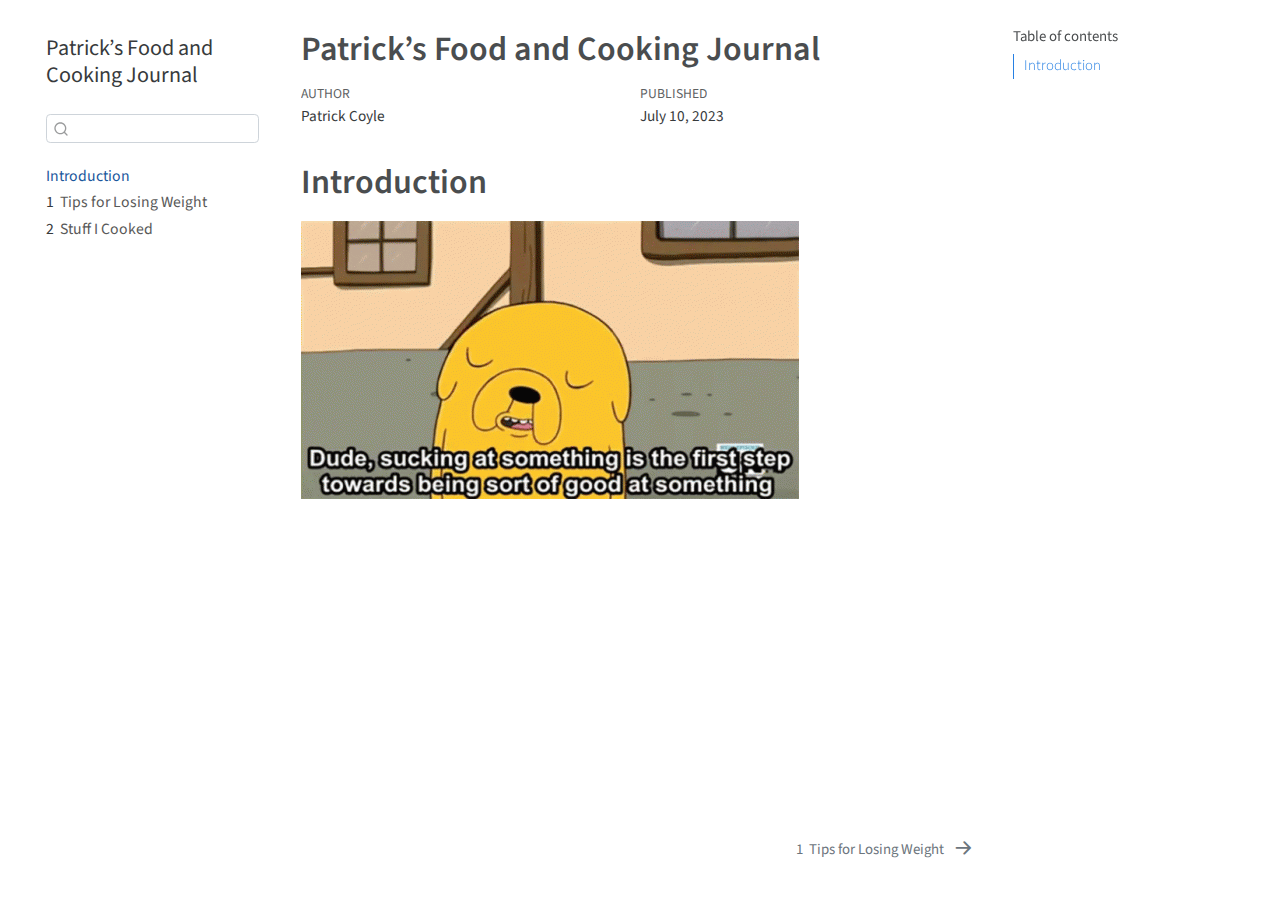
==== _book/index.html @ ef14ddd7 "First commit" ====
<!DOCTYPE html>
<html xmlns="http://www.w3.org/1999/xhtml" lang="en" xml:lang="en"><head>

<meta charset="utf-8">
<meta name="generator" content="quarto-1.3.340">

<meta name="viewport" content="width=device-width, initial-scale=1.0, user-scalable=yes">

<meta name="author" content="Patrick Coyle">
<meta name="dcterms.date" content="2023-07-10">

<title>Patrick’s Food and Cooking Journal</title>
<style>
code{white-space: pre-wrap;}
span.smallcaps{font-variant: small-caps;}
div.columns{display: flex; gap: min(4vw, 1.5em);}
div.column{flex: auto; overflow-x: auto;}
div.hanging-indent{margin-left: 1.5em; text-indent: -1.5em;}
ul.task-list{list-style: none;}
ul.task-list li input[type="checkbox"] {
  width: 0.8em;
  margin: 0 0.8em 0.2em -1em; /* quarto-specific, see https://github.com/quarto-dev/quarto-cli/issues/4556 */ 
  vertical-align: middle;
}
</style>


<script src="site_libs/quarto-nav/quarto-nav.js"></script>
<script src="site_libs/quarto-nav/headroom.min.js"></script>
<script src="site_libs/clipboard/clipboard.min.js"></script>
<script src="site_libs/quarto-search/autocomplete.umd.js"></script>
<script src="site_libs/quarto-search/fuse.min.js"></script>
<script src="site_libs/quarto-search/quarto-search.js"></script>
<meta name="quarto:offset" content="./">
<link href="./weight_loss.html" rel="next">
<script src="site_libs/quarto-html/quarto.js"></script>
<script src="site_libs/quarto-html/popper.min.js"></script>
<script src="site_libs/quarto-html/tippy.umd.min.js"></script>
<script src="site_libs/quarto-html/anchor.min.js"></script>
<link href="site_libs/quarto-html/tippy.css" rel="stylesheet">
<link href="site_libs/quarto-html/quarto-syntax-highlighting.css" rel="stylesheet" id="quarto-text-highlighting-styles">
<script src="site_libs/bootstrap/bootstrap.min.js"></script>
<link href="site_libs/bootstrap/bootstrap-icons.css" rel="stylesheet">
<link href="site_libs/bootstrap/bootstrap.min.css" rel="stylesheet" id="quarto-bootstrap" data-mode="light">
<script id="quarto-search-options" type="application/json">{
  "location": "sidebar",
  "copy-button": false,
  "collapse-after": 3,
  "panel-placement": "start",
  "type": "textbox",
  "limit": 20,
  "language": {
    "search-no-results-text": "No results",
    "search-matching-documents-text": "matching documents",
    "search-copy-link-title": "Copy link to search",
    "search-hide-matches-text": "Hide additional matches",
    "search-more-match-text": "more match in this document",
    "search-more-matches-text": "more matches in this document",
    "search-clear-button-title": "Clear",
    "search-detached-cancel-button-title": "Cancel",
    "search-submit-button-title": "Submit"
  }
}</script>


</head>

<body class="nav-sidebar floating">

<div id="quarto-search-results"></div>
  <header id="quarto-header" class="headroom fixed-top">
  <nav class="quarto-secondary-nav">
    <div class="container-fluid d-flex">
      <button type="button" class="quarto-btn-toggle btn" data-bs-toggle="collapse" data-bs-target="#quarto-sidebar,#quarto-sidebar-glass" aria-controls="quarto-sidebar" aria-expanded="false" aria-label="Toggle sidebar navigation" onclick="if (window.quartoToggleHeadroom) { window.quartoToggleHeadroom(); }">
        <i class="bi bi-layout-text-sidebar-reverse"></i>
      </button>
      <nav class="quarto-page-breadcrumbs" aria-label="breadcrumb"><ol class="breadcrumb"><li class="breadcrumb-item"><a href="./index.html">Introduction</a></li></ol></nav>
      <a class="flex-grow-1" role="button" data-bs-toggle="collapse" data-bs-target="#quarto-sidebar,#quarto-sidebar-glass" aria-controls="quarto-sidebar" aria-expanded="false" aria-label="Toggle sidebar navigation" onclick="if (window.quartoToggleHeadroom) { window.quartoToggleHeadroom(); }">      
      </a>
      <button type="button" class="btn quarto-search-button" aria-label="Search" onclick="window.quartoOpenSearch();">
        <i class="bi bi-search"></i>
      </button>
    </div>
  </nav>
</header>
<!-- content -->
<div id="quarto-content" class="quarto-container page-columns page-rows-contents page-layout-article">
<!-- sidebar -->
  <nav id="quarto-sidebar" class="sidebar collapse collapse-horizontal sidebar-navigation floating overflow-auto">
    <div class="pt-lg-2 mt-2 text-left sidebar-header">
    <div class="sidebar-title mb-0 py-0">
      <a href="./">Patrick’s Food and Cooking Journal</a> 
    </div>
      </div>
        <div class="mt-2 flex-shrink-0 align-items-center">
        <div class="sidebar-search">
        <div id="quarto-search" class="" title="Search"></div>
        </div>
        </div>
    <div class="sidebar-menu-container"> 
    <ul class="list-unstyled mt-1">
        <li class="sidebar-item">
  <div class="sidebar-item-container"> 
  <a href="./index.html" class="sidebar-item-text sidebar-link active">
 <span class="menu-text">Introduction</span></a>
  </div>
</li>
        <li class="sidebar-item">
  <div class="sidebar-item-container"> 
  <a href="./weight_loss.html" class="sidebar-item-text sidebar-link">
 <span class="menu-text"><span class="chapter-number">1</span>&nbsp; <span class="chapter-title">Tips for Losing Weight</span></span></a>
  </div>
</li>
        <li class="sidebar-item">
  <div class="sidebar-item-container"> 
  <a href="./stuff_i_cooked.html" class="sidebar-item-text sidebar-link">
 <span class="menu-text"><span class="chapter-number">2</span>&nbsp; <span class="chapter-title">Stuff I Cooked</span></span></a>
  </div>
</li>
    </ul>
    </div>
</nav>
<div id="quarto-sidebar-glass" data-bs-toggle="collapse" data-bs-target="#quarto-sidebar,#quarto-sidebar-glass"></div>
<!-- margin-sidebar -->
    <div id="quarto-margin-sidebar" class="sidebar margin-sidebar">
        <nav id="TOC" role="doc-toc" class="toc-active">
    <h2 id="toc-title">Table of contents</h2>
   
  <ul>
  <li><a href="#introduction" id="toc-introduction" class="nav-link active" data-scroll-target="#introduction">Introduction</a></li>
  </ul>
</nav>
    </div>
<!-- main -->
<main class="content" id="quarto-document-content">

<header id="title-block-header" class="quarto-title-block default">
<div class="quarto-title">
<h1 class="title">Patrick’s Food and Cooking Journal</h1>
</div>



<div class="quarto-title-meta">

    <div>
    <div class="quarto-title-meta-heading">Author</div>
    <div class="quarto-title-meta-contents">
             <p>Patrick Coyle </p>
          </div>
  </div>
    
    <div>
    <div class="quarto-title-meta-heading">Published</div>
    <div class="quarto-title-meta-contents">
      <p class="date">July 10, 2023</p>
    </div>
  </div>
  
    
  </div>
  

</header>

<section id="introduction" class="level1 unnumbered">
<h1 class="unnumbered">Introduction</h1>
<p><img src="misc/practice-suckingatsomething.gif" class="img-fluid"></p>


</section>

</main> <!-- /main -->
<script id="quarto-html-after-body" type="application/javascript">
window.document.addEventListener("DOMContentLoaded", function (event) {
  const toggleBodyColorMode = (bsSheetEl) => {
    const mode = bsSheetEl.getAttribute("data-mode");
    const bodyEl = window.document.querySelector("body");
    if (mode === "dark") {
      bodyEl.classList.add("quarto-dark");
      bodyEl.classList.remove("quarto-light");
    } else {
      bodyEl.classList.add("quarto-light");
      bodyEl.classList.remove("quarto-dark");
    }
  }
  const toggleBodyColorPrimary = () => {
    const bsSheetEl = window.document.querySelector("link#quarto-bootstrap");
    if (bsSheetEl) {
      toggleBodyColorMode(bsSheetEl);
    }
  }
  toggleBodyColorPrimary();  
  const icon = "";
  const anchorJS = new window.AnchorJS();
  anchorJS.options = {
    placement: 'right',
    icon: icon
  };
  anchorJS.add('.anchored');
  const isCodeAnnotation = (el) => {
    for (const clz of el.classList) {
      if (clz.startsWith('code-annotation-')) {                     
        return true;
      }
    }
    return false;
  }
  const clipboard = new window.ClipboardJS('.code-copy-button', {
    text: function(trigger) {
      const codeEl = trigger.previousElementSibling.cloneNode(true);
      for (const childEl of codeEl.children) {
        if (isCodeAnnotation(childEl)) {
          childEl.remove();
        }
      }
      return codeEl.innerText;
    }
  });
  clipboard.on('success', function(e) {
    // button target
    const button = e.trigger;
    // don't keep focus
    button.blur();
    // flash "checked"
    button.classList.add('code-copy-button-checked');
    var currentTitle = button.getAttribute("title");
    button.setAttribute("title", "Copied!");
    let tooltip;
    if (window.bootstrap) {
      button.setAttribute("data-bs-toggle", "tooltip");
      button.setAttribute("data-bs-placement", "left");
      button.setAttribute("data-bs-title", "Copied!");
      tooltip = new bootstrap.Tooltip(button, 
        { trigger: "manual", 
          customClass: "code-copy-button-tooltip",
          offset: [0, -8]});
      tooltip.show();    
    }
    setTimeout(function() {
      if (tooltip) {
        tooltip.hide();
        button.removeAttribute("data-bs-title");
        button.removeAttribute("data-bs-toggle");
        button.removeAttribute("data-bs-placement");
      }
      button.setAttribute("title", currentTitle);
      button.classList.remove('code-copy-button-checked');
    }, 1000);
    // clear code selection
    e.clearSelection();
  });
  function tippyHover(el, contentFn) {
    const config = {
      allowHTML: true,
      content: contentFn,
      maxWidth: 500,
      delay: 100,
      arrow: false,
      appendTo: function(el) {
          return el.parentElement;
      },
      interactive: true,
      interactiveBorder: 10,
      theme: 'quarto',
      placement: 'bottom-start'
    };
    window.tippy(el, config); 
  }
  const noterefs = window.document.querySelectorAll('a[role="doc-noteref"]');
  for (var i=0; i<noterefs.length; i++) {
    const ref = noterefs[i];
    tippyHover(ref, function() {
      // use id or data attribute instead here
      let href = ref.getAttribute('data-footnote-href') || ref.getAttribute('href');
      try { href = new URL(href).hash; } catch {}
      const id = href.replace(/^#\/?/, "");
      const note = window.document.getElementById(id);
      return note.innerHTML;
    });
  }
      let selectedAnnoteEl;
      const selectorForAnnotation = ( cell, annotation) => {
        let cellAttr = 'data-code-cell="' + cell + '"';
        let lineAttr = 'data-code-annotation="' +  annotation + '"';
        const selector = 'span[' + cellAttr + '][' + lineAttr + ']';
        return selector;
      }
      const selectCodeLines = (annoteEl) => {
        const doc = window.document;
        const targetCell = annoteEl.getAttribute("data-target-cell");
        const targetAnnotation = annoteEl.getAttribute("data-target-annotation");
        const annoteSpan = window.document.querySelector(selectorForAnnotation(targetCell, targetAnnotation));
        const lines = annoteSpan.getAttribute("data-code-lines").split(",");
        const lineIds = lines.map((line) => {
          return targetCell + "-" + line;
        })
        let top = null;
        let height = null;
        let parent = null;
        if (lineIds.length > 0) {
            //compute the position of the single el (top and bottom and make a div)
            const el = window.document.getElementById(lineIds[0]);
            top = el.offsetTop;
            height = el.offsetHeight;
            parent = el.parentElement.parentElement;
          if (lineIds.length > 1) {
            const lastEl = window.document.getElementById(lineIds[lineIds.length - 1]);
            const bottom = lastEl.offsetTop + lastEl.offsetHeight;
            height = bottom - top;
          }
          if (top !== null && height !== null && parent !== null) {
            // cook up a div (if necessary) and position it 
            let div = window.document.getElementById("code-annotation-line-highlight");
            if (div === null) {
              div = window.document.createElement("div");
              div.setAttribute("id", "code-annotation-line-highlight");
              div.style.position = 'absolute';
              parent.appendChild(div);
            }
            div.style.top = top - 2 + "px";
            div.style.height = height + 4 + "px";
            let gutterDiv = window.document.getElementById("code-annotation-line-highlight-gutter");
            if (gutterDiv === null) {
              gutterDiv = window.document.createElement("div");
              gutterDiv.setAttribute("id", "code-annotation-line-highlight-gutter");
              gutterDiv.style.position = 'absolute';
              const codeCell = window.document.getElementById(targetCell);
              const gutter = codeCell.querySelector('.code-annotation-gutter');
              gutter.appendChild(gutterDiv);
            }
            gutterDiv.style.top = top - 2 + "px";
            gutterDiv.style.height = height + 4 + "px";
          }
          selectedAnnoteEl = annoteEl;
        }
      };
      const unselectCodeLines = () => {
        const elementsIds = ["code-annotation-line-highlight", "code-annotation-line-highlight-gutter"];
        elementsIds.forEach((elId) => {
          const div = window.document.getElementById(elId);
          if (div) {
            div.remove();
          }
        });
        selectedAnnoteEl = undefined;
      };
      // Attach click handler to the DT
      const annoteDls = window.document.querySelectorAll('dt[data-target-cell]');
      for (const annoteDlNode of annoteDls) {
        annoteDlNode.addEventListener('click', (event) => {
          const clickedEl = event.target;
          if (clickedEl !== selectedAnnoteEl) {
            unselectCodeLines();
            const activeEl = window.document.querySelector('dt[data-target-cell].code-annotation-active');
            if (activeEl) {
              activeEl.classList.remove('code-annotation-active');
            }
            selectCodeLines(clickedEl);
            clickedEl.classList.add('code-annotation-active');
          } else {
            // Unselect the line
            unselectCodeLines();
            clickedEl.classList.remove('code-annotation-active');
          }
        });
      }
  const findCites = (el) => {
    const parentEl = el.parentElement;
    if (parentEl) {
      const cites = parentEl.dataset.cites;
      if (cites) {
        return {
          el,
          cites: cites.split(' ')
        };
      } else {
        return findCites(el.parentElement)
      }
    } else {
      return undefined;
    }
  };
  var bibliorefs = window.document.querySelectorAll('a[role="doc-biblioref"]');
  for (var i=0; i<bibliorefs.length; i++) {
    const ref = bibliorefs[i];
    const citeInfo = findCites(ref);
    if (citeInfo) {
      tippyHover(citeInfo.el, function() {
        var popup = window.document.createElement('div');
        citeInfo.cites.forEach(function(cite) {
          var citeDiv = window.document.createElement('div');
          citeDiv.classList.add('hanging-indent');
          citeDiv.classList.add('csl-entry');
          var biblioDiv = window.document.getElementById('ref-' + cite);
          if (biblioDiv) {
            citeDiv.innerHTML = biblioDiv.innerHTML;
          }
          popup.appendChild(citeDiv);
        });
        return popup.innerHTML;
      });
    }
  }
});
</script>
<nav class="page-navigation">
  <div class="nav-page nav-page-previous">
  </div>
  <div class="nav-page nav-page-next">
      <a href="./weight_loss.html" class="pagination-link">
        <span class="nav-page-text"><span class="chapter-number">1</span>&nbsp; <span class="chapter-title">Tips for Losing Weight</span></span> <i class="bi bi-arrow-right-short"></i>
      </a>
  </div>
</nav>
</div> <!-- /content -->



</body></html>
---- _book/site_libs/quarto-html/tippy.css ----
.tippy-box[data-animation=fade][data-state=hidden]{opacity:0}[data-tippy-root]{max-width:calc(100vw - 10px)}.tippy-box{position:relative;background-color:#333;color:#fff;border-radius:4px;font-size:14px;line-height:1.4;white-space:normal;outline:0;transition-property:transform,visibility,opacity}.tippy-box[data-placement^=top]>.tippy-arrow{bottom:0}.tippy-box[data-placement^=top]>.tippy-arrow:before{bottom:-7px;left:0;border-width:8px 8px 0;border-top-color:initial;transform-origin:center top}.tippy-box[data-placement^=bottom]>.tippy-arrow{top:0}.tippy-box[data-placement^=bottom]>.tippy-arrow:before{top:-7px;left:0;border-width:0 8px 8px;border-bottom-color:initial;transform-origin:center bottom}.tippy-box[data-placement^=left]>.tippy-arrow{right:0}.tippy-box[data-placement^=left]>.tippy-arrow:before{border-width:8px 0 8px 8px;border-left-color:initial;right:-7px;transform-origin:center left}.tippy-box[data-placement^=right]>.tippy-arrow{left:0}.tippy-box[data-placement^=right]>.tippy-arrow:before{left:-7px;border-width:8px 8px 8px 0;border-right-color:initial;transform-origin:center right}.tippy-box[data-inertia][data-state=visible]{transition-timing-function:cubic-bezier(.54,1.5,.38,1.11)}.tippy-arrow{width:16px;height:16px;color:#333}.tippy-arrow:before{content:"";position:absolute;border-color:transparent;border-style:solid}.tippy-content{position:relative;padding:5px 9px;z-index:1}
---- _book/site_libs/quarto-html/quarto-syntax-highlighting.css ----
/* quarto syntax highlight colors */
:root {
  --quarto-hl-ot-color: #003B4F;
  --quarto-hl-at-color: #657422;
  --quarto-hl-ss-color: #20794D;
  --quarto-hl-an-color: #5E5E5E;
  --quarto-hl-fu-color: #4758AB;
  --quarto-hl-st-color: #20794D;
  --quarto-hl-cf-color: #003B4F;
  --quarto-hl-op-color: #5E5E5E;
  --quarto-hl-er-color: #AD0000;
  --quarto-hl-bn-color: #AD0000;
  --quarto-hl-al-color: #AD0000;
  --quarto-hl-va-color: #111111;
  --quarto-hl-bu-color: inherit;
  --quarto-hl-ex-color: inherit;
  --quarto-hl-pp-color: #AD0000;
  --quarto-hl-in-color: #5E5E5E;
  --quarto-hl-vs-color: #20794D;
  --quarto-hl-wa-color: #5E5E5E;
  --quarto-hl-do-color: #5E5E5E;
  --quarto-hl-im-color: #00769E;
  --quarto-hl-ch-color: #20794D;
  --quarto-hl-dt-color: #AD0000;
  --quarto-hl-fl-color: #AD0000;
  --quarto-hl-co-color: #5E5E5E;
  --quarto-hl-cv-color: #5E5E5E;
  --quarto-hl-cn-color: #8f5902;
  --quarto-hl-sc-color: #5E5E5E;
  --quarto-hl-dv-color: #AD0000;
  --quarto-hl-kw-color: #003B4F;
}

/* other quarto variables */
:root {
  --quarto-font-monospace: SFMono-Regular, Menlo, Monaco, Consolas, "Liberation Mono", "Courier New", monospace;
}

pre > code.sourceCode > span {
  color: #003B4F;
}

code span {
  color: #003B4F;
}

code.sourceCode > span {
  color: #003B4F;
}

div.sourceCode,
div.sourceCode pre.sourceCode {
  color: #003B4F;
}

code span.ot {
  color: #003B4F;
  font-style: inherit;
}

code span.at {
  color: #657422;
  font-style: inherit;
}

code span.ss {
  color: #20794D;
  font-style: inherit;
}

code span.an {
  color: #5E5E5E;
  font-style: inherit;
}

code span.fu {
  color: #4758AB;
  font-style: inherit;
}

code span.st {
  color: #20794D;
  font-style: inherit;
}

code span.cf {
  color: #003B4F;
  font-style: inherit;
}

code span.op {
  color: #5E5E5E;
  font-style: inherit;
}

code span.er {
  color: #AD0000;
  font-style: inherit;
}

code span.bn {
  color: #AD0000;
  font-style: inherit;
}

code span.al {
  color: #AD0000;
  font-style: inherit;
}

code span.va {
  color: #111111;
  font-style: inherit;
}

code span.bu {
  font-style: inherit;
}

code span.ex {
  font-style: inherit;
}

code span.pp {
  color: #AD0000;
  font-style: inherit;
}

code span.in {
  color: #5E5E5E;
  font-style: inherit;
}

code span.vs {
  color: #20794D;
  font-style: inherit;
}

code span.wa {
  color: #5E5E5E;
  font-style: italic;
}

code span.do {
  color: #5E5E5E;
  font-style: italic;
}

code span.im {
  color: #00769E;
  font-style: inherit;
}

code span.ch {
  color: #20794D;
  font-style: inherit;
}

code span.dt {
  color: #AD0000;
  font-style: inherit;
}

code span.fl {
  color: #AD0000;
  font-style: inherit;
}

code span.co {
  color: #5E5E5E;
  font-style: inherit;
}

code span.cv {
  color: #5E5E5E;
  font-style: italic;
}

code span.cn {
  color: #8f5902;
  font-style: inherit;
}

code span.sc {
  color: #5E5E5E;
  font-style: inherit;
}

code span.dv {
  color: #AD0000;
  font-style: inherit;
}

code span.kw {
  color: #003B4F;
  font-style: inherit;
}

.prevent-inlining {
  content: "</";
}

/*# sourceMappingURL=debc5d5d77c3f9108843748ff7464032.css.map */
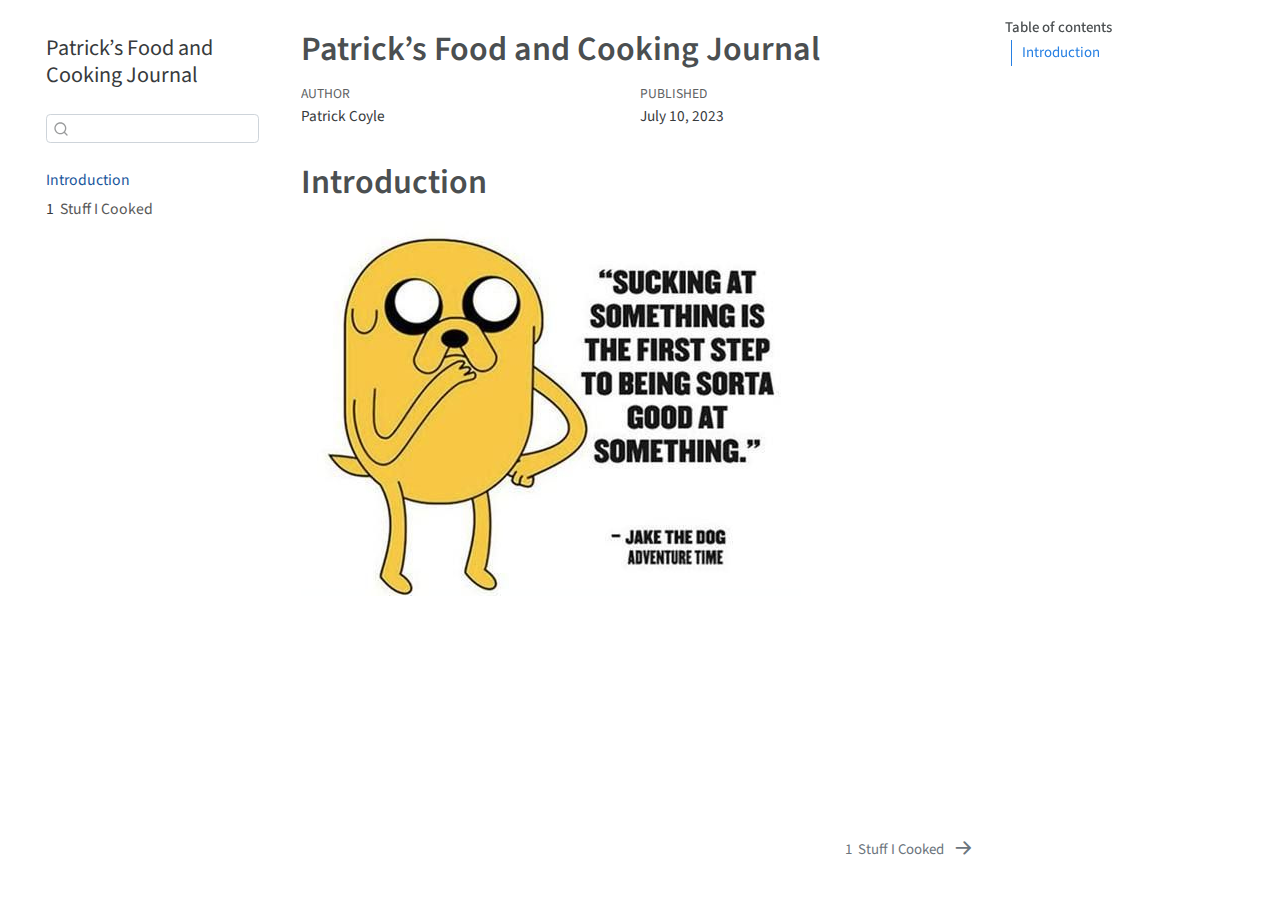
==== commit 6812f688: "Added a picture of the ribs I cooked." ====
--- a/_book/index.html
+++ b/_book/index.html
@@ -2,7 +2,7 @@
 <html xmlns="http://www.w3.org/1999/xhtml" lang="en" xml:lang="en"><head>
 
 <meta charset="utf-8">
-<meta name="generator" content="quarto-1.3.340">
+<meta name="generator" content="quarto-1.4.266">
 
 <meta name="viewport" content="width=device-width, initial-scale=1.0, user-scalable=yes">
 
@@ -32,7 +32,7 @@
 <script src="site_libs/quarto-search/fuse.min.js"></script>
 <script src="site_libs/quarto-search/quarto-search.js"></script>
 <meta name="quarto:offset" content="./">
-<link href="./weight_loss.html" rel="next">
+<link href="./stuff_i_cooked.html" rel="next">
 <script src="site_libs/quarto-html/quarto.js"></script>
 <script src="site_libs/quarto-html/popper.min.js"></script>
 <script src="site_libs/quarto-html/tippy.umd.min.js"></script>
@@ -49,6 +49,11 @@
   "panel-placement": "start",
   "type": "textbox",
   "limit": 20,
+  "keyboard-shortcut": [
+    "f",
+    "/",
+    "s"
+  ],
   "language": {
     "search-no-results-text": "No results",
     "search-matching-documents-text": "matching documents",
@@ -58,7 +63,8 @@
     "search-more-matches-text": "more matches in this document",
     "search-clear-button-title": "Clear",
     "search-detached-cancel-button-title": "Cancel",
-    "search-submit-button-title": "Submit"
+    "search-submit-button-title": "Submit",
+    "search-label": "Search"
   }
 }</script>
 
@@ -74,10 +80,10 @@
       <button type="button" class="quarto-btn-toggle btn" data-bs-toggle="collapse" data-bs-target="#quarto-sidebar,#quarto-sidebar-glass" aria-controls="quarto-sidebar" aria-expanded="false" aria-label="Toggle sidebar navigation" onclick="if (window.quartoToggleHeadroom) { window.quartoToggleHeadroom(); }">
         <i class="bi bi-layout-text-sidebar-reverse"></i>
       </button>
-      <nav class="quarto-page-breadcrumbs" aria-label="breadcrumb"><ol class="breadcrumb"><li class="breadcrumb-item"><a href="./index.html">Introduction</a></li></ol></nav>
-      <a class="flex-grow-1" role="button" data-bs-toggle="collapse" data-bs-target="#quarto-sidebar,#quarto-sidebar-glass" aria-controls="quarto-sidebar" aria-expanded="false" aria-label="Toggle sidebar navigation" onclick="if (window.quartoToggleHeadroom) { window.quartoToggleHeadroom(); }">      
-      </a>
-      <button type="button" class="btn quarto-search-button" aria-label="Search" onclick="window.quartoOpenSearch();">
+        <nav class="quarto-page-breadcrumbs" aria-label="breadcrumb"><ol class="breadcrumb"><li class="breadcrumb-item"><a href="./index.html">Introduction</a></li></ol></nav>
+        <a class="flex-grow-1" role="button" data-bs-toggle="collapse" data-bs-target="#quarto-sidebar,#quarto-sidebar-glass" aria-controls="quarto-sidebar" aria-expanded="false" aria-label="Toggle sidebar navigation" onclick="if (window.quartoToggleHeadroom) { window.quartoToggleHeadroom(); }">      
+        </a>
+      <button type="button" class="btn quarto-search-button" aria-label="" onclick="window.quartoOpenSearch();">
         <i class="bi bi-search"></i>
       </button>
     </div>
@@ -107,14 +113,8 @@
 </li>
         <li class="sidebar-item">
   <div class="sidebar-item-container"> 
-  <a href="./weight_loss.html" class="sidebar-item-text sidebar-link">
- <span class="menu-text"><span class="chapter-number">1</span>&nbsp; <span class="chapter-title">Tips for Losing Weight</span></span></a>
-  </div>
-</li>
-        <li class="sidebar-item">
-  <div class="sidebar-item-container"> 
   <a href="./stuff_i_cooked.html" class="sidebar-item-text sidebar-link">
- <span class="menu-text"><span class="chapter-number">2</span>&nbsp; <span class="chapter-title">Stuff I Cooked</span></span></a>
+ <span class="menu-text"><span class="chapter-number">1</span>&nbsp; <span class="chapter-title">Stuff I Cooked</span></span></a>
   </div>
 </li>
     </ul>
@@ -161,11 +161,12 @@
   </div>
   
 
+
 </header>
 
 <section id="introduction" class="level1 unnumbered">
 <h1 class="unnumbered">Introduction</h1>
-<p><img src="misc/practice-suckingatsomething.gif" class="img-fluid"></p>
+<p><img src="misc/adventure-time.jpg" class="img-fluid"></p>
 
 
 </section>
@@ -250,10 +251,9 @@
     // clear code selection
     e.clearSelection();
   });
-  function tippyHover(el, contentFn) {
+  function tippyHover(el, contentFn, onTriggerFn, onUntriggerFn) {
     const config = {
       allowHTML: true,
-      content: contentFn,
       maxWidth: 500,
       delay: 100,
       arrow: false,
@@ -263,8 +263,17 @@
       interactive: true,
       interactiveBorder: 10,
       theme: 'quarto',
-      placement: 'bottom-start'
+      placement: 'bottom-start',
     };
+    if (contentFn) {
+      config.content = contentFn;
+    }
+    if (onTriggerFn) {
+      config.onTrigger = onTriggerFn;
+    }
+    if (onUntriggerFn) {
+      config.onUntrigger = onUntriggerFn;
+    }
     window.tippy(el, config); 
   }
   const noterefs = window.document.querySelectorAll('a[role="doc-noteref"]');
@@ -277,6 +286,81 @@
       const id = href.replace(/^#\/?/, "");
       const note = window.document.getElementById(id);
       return note.innerHTML;
+    });
+  }
+  const xrefs = window.document.querySelectorAll('a.quarto-xref');
+  const processXRef = (id, note) => {
+    // Strip column container classes
+    const stripColumnClz = (el) => {
+      el.classList.remove("page-full", "page-columns");
+      if (el.children) {
+        for (const child of el.children) {
+          stripColumnClz(child);
+        }
+      }
+    }
+    stripColumnClz(note)
+    if (id.startsWith('sec-')) {
+      // Special case sections, only their first couple elements
+      const container = document.createElement("div");
+      if (note.children && note.children.length > 2) {
+        for (let i = 0; i < 2; i++) {
+          container.appendChild(note.children[i].cloneNode(true));
+        }
+        return container.innerHTML
+      } else {
+        return note.innerHTML;
+      }
+    } else {
+      // Remove any anchor links if they are present
+      const anchorLink = note.querySelector('a.anchorjs-link');
+      if (anchorLink) {
+        anchorLink.remove();
+      }
+      return note.innerHTML;
+    }
+  }
+  for (var i=0; i<xrefs.length; i++) {
+    const xref = xrefs[i];
+    tippyHover(xref, undefined, function(instance) {
+      instance.disable();
+      let url = xref.getAttribute('href');
+      let hash = undefined; 
+      if (url.startsWith('#')) {
+        hash = url;
+      } else {
+        try { hash = new URL(url).hash; } catch {}
+      }
+      if (hash) {
+        const id = hash.replace(/^#\/?/, "");
+        const note = window.document.getElementById(id);
+        if (note !== null) {
+          try {
+            const html = processXRef(id, note.cloneNode(true));
+            instance.setContent(html);
+          } finally {
+            instance.enable();
+            instance.show();
+          }
+        } else {
+          // See if we can fetch this
+          fetch(url.split('#')[0])
+          .then(res => res.text())
+          .then(html => {
+            const parser = new DOMParser();
+            const htmlDoc = parser.parseFromString(html, "text/html");
+            const note = htmlDoc.getElementById(id);
+            if (note !== null) {
+              const html = processXRef(id, note);
+              instance.setContent(html);
+            } 
+          }).finally(() => {
+            instance.enable();
+            instance.show();
+          });
+        }
+      }
+    }, function(instance) {
     });
   }
       let selectedAnnoteEl;
@@ -320,6 +404,7 @@
             }
             div.style.top = top - 2 + "px";
             div.style.height = height + 4 + "px";
+            div.style.left = 0;
             let gutterDiv = window.document.getElementById("code-annotation-line-highlight-gutter");
             if (gutterDiv === null) {
               gutterDiv = window.document.createElement("div");
@@ -408,8 +493,8 @@
   <div class="nav-page nav-page-previous">
   </div>
   <div class="nav-page nav-page-next">
-      <a href="./weight_loss.html" class="pagination-link">
-        <span class="nav-page-text"><span class="chapter-number">1</span>&nbsp; <span class="chapter-title">Tips for Losing Weight</span></span> <i class="bi bi-arrow-right-short"></i>
+      <a href="./stuff_i_cooked.html" class="pagination-link">
+        <span class="nav-page-text"><span class="chapter-number">1</span>&nbsp; <span class="chapter-title">Stuff I Cooked</span></span> <i class="bi bi-arrow-right-short"></i>
       </a>
   </div>
 </nav>
@@ -417,4 +502,5 @@
 
 
 
+
 </body></html>